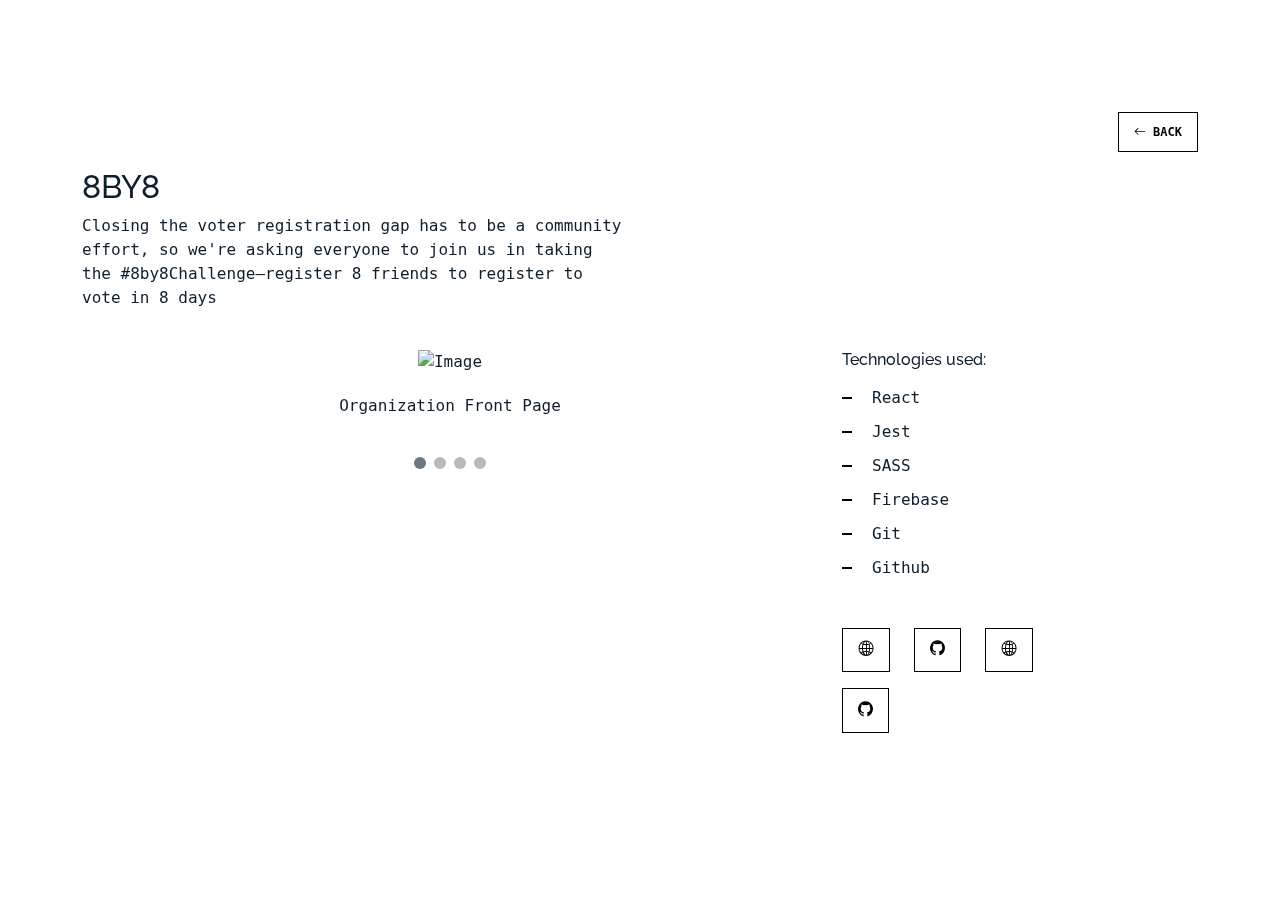
==== 8by8.html @ 31621b16 "Added in 8by8 challenge project and cleaned up some of the text on the front page, kentro, and playl" ====
<!DOCTYPE html>
<html lang="en">

<head>
  <meta charset="utf-8">
  <meta content="width=device-width, initial-scale=1.0" name="viewport">

  <title>Mazharul Islam Portfolio - Playlist Wizard</title>
  <meta content="Playlist Wizard" name="description">
  <meta content="Portfolio" name="keywords">

  <!-- Google Fonts -->
  <link href="https://fonts.googleapis.com/css?family=https://fonts.googleapis.com/css?family=Inconsolata:400,500,600,700|Raleway:400,400i,500,500i,600,600i,700,700i" rel="stylesheet">

  <!-- Vendor CSS Files -->
  <link href="assets/vendor/aos/aos.css" rel="stylesheet">
  <link href="assets/vendor/bootstrap/css/bootstrap.min.css" rel="stylesheet">
  <link href="assets/vendor/bootstrap-icons/bootstrap-icons.css" rel="stylesheet">
  <link href="assets/vendor/swiper/swiper-bundle.min.css" rel="stylesheet">

  <!-- Template Main CSS File -->
  <link href="assets/css/style.css" rel="stylesheet">
</head>

<body>

  <main id="main">

    <section class="section">
      <div class="container">
        <div data-aos="fade-up">
          <p class="back">
            <a href="index.html" class="readmore">
              <i class="bi bi-arrow-left"></i>
              Back
            </a>
          </p>
        </div>
        <div class="row mb-4 align-items-center">
          <div class="col-md-6" data-aos="fade-up">
            <h2>8BY8</h2>
            <p>
              Closing the voter registration gap has to be a community effort, so
              we're asking everyone to join us in taking the
              #8by8Challenge—register 8 friends to register to vote in 8 days
            </p>
          </div>
        </div>
      </div>

      <div class="site-section pb-0">
        <div class="container">
          <div class="row align-items-stretch">
            <div class="col-md-8" data-aos="fade-up">

              <div class="images-slider swiper-container" data-aos="fade-up" data-aos-delay="100">
                <div class="swiper-wrapper">

                  <div class="swiper-slide">
                    <div class="image-wrap">
                      <div class="image">
                        <img src="assets/img/8by81.JPG" alt="Image" class="img-fluid">
                        <p>Organization Front Page</p>
                      </div>
                    </div>
                  </div><!-- End image item -->

                  <div class="swiper-slide">
                    <div class="image-wrap">
                      <div class="image">
                        <img src="assets/img/8by82.JPG" alt="Image" class="img-fluid">
                        <p>Main Page</p>
                      </div>
                    </div>
                  </div><!-- End image item -->

                  <div class="swiper-slide">
                    <div class="image-wrap">
                      <div class="image">
                        <img src="assets/img/8by83.JPG" alt="Image" class="img-fluid">
                        <p>After the challenger logs in, the challenger page that they are greeted with.</p>
                      </div>
                    </div>
                  </div><!-- End image item -->

                  <div class="swiper-slide">
                    <div class="image-wrap">
                      <div class="image">
                        <img src="assets/img/8by84.JPG" alt="Image" class="img-fluid">
                        <p>The player page, so they can complete actions for the challenger.</p>
                      </div>
                    </div>
                  </div><!-- End image item -->

                </div>
                <div class="swiper-pagination"></div>
              </div>


            </div>
            <div class="col-md-3 ml-auto" data-aos="fade-up" data-aos-delay="100">
              <div class="sticky-content">

                <h4 class="h4 mb-3">Technologies used:</h4>
                <ul class="list-unstyled list-line mb-5">
                  <li>React</li>
                  <li>Jest</li>
                  <li>SASS</li>
                  <li>Firebase</li>
                  <li>Git</li>
                  <li>Github</li>
                </ul>

                <div class="row">
                  <p class="button-links">
                    <a href="https://www.8by8.us/" target="_blank" title="Organization Website" class="readmore">
                      <i class="bi bi-globe2 button-icons">
                      </i>
                    </a>
                  </p>
                  <p class="button-links">
                    <a href="https://github.com/8by8-org/web-app" target="_blank" title="Main Github" class="readmore">
                      <i class="bi bi-github button-icons">
                      </i>
                    </a>
                  </p>
                  <p class="button-links">
                    <a href="https://challenge.8by8.us/homepage"  target="_blank" title="Live Site" class="readmore">
                      <i class="bi bi-globe2 button-icons">
                      </i>
                    </a>
                  </p>
                  <p class="button-links">
                    <a href="https://github.com/MazharulIslam-Naim/web-app" target="_blank" title="My Fork" class="readmore">
                      <i class="bi bi-github button-icons">
                      </i>
                    </a>
                  </p>
                </div>

              </div>
            </div>
          </div>
        </div>
    </section>

  </main><!-- End #main -->

  <!-- Vendor JS Files -->
  <script src="assets/vendor/aos/aos.js"></script>
  <script src="assets/vendor/bootstrap/js/bootstrap.bundle.min.js"></script>
  <script src="assets/vendor/isotope-layout/isotope.pkgd.min.js"></script>
  <script src="assets/vendor/swiper/swiper-bundle.min.js"></script>

  <!-- Template Main JS File -->
  <script src="assets/js/main.js"></script>

</body>

</html>
---- assets/css/style.css ----
/*--------------------------------------------------------------
# General
--------------------------------------------------------------*/
body {
  font-family: "Inconsolata", monospace;
  color: #0d1e2d;
}

a {
  color: #777;
  text-decoration: none;
}

a:hover {
  color: #000;
}

h1, h2, h3, h4, h5, h6, .font-heading {
  font-family: "Raleway", sans-serif;
}

.page-nav {
  background-color: #0d1e2d;
  position: fixed;
  width: 100vw;
  z-index: 100;
}

.nav-buttons a {
  text-decoration: none;
  font-size: 1.5rem;
  color: white;
  display: inline-block;
  padding-left: 10px;
  padding-right: 10px;
  position: relative;
}

.nav-buttons a:hover, .nav-buttons a:focus, .nav-buttons a:active {
  text-decoration: none;
}

.nav-buttons a:hover:before {
  content: "";
  position: absolute;
  left: 10px;
  right: 10px;
  bottom: 0;
  height: 1px;
  background-color: white;
}

.nav-buttons a.active {
  color: white;
}

.nav-buttons a.active:before {
  content: "";
  position: absolute;
  left: 10px;
  right: 10px;
  bottom: 0;
  height: 1px;
  background-color: white;
}

.section {
  padding: 7rem 0;
}

.filters a {
  text-decoration: none;
  color: #000;
  display: inline-block;
  padding-left: 10px;
  padding-right: 10px;
  position: relative;
}

.filters a:hover, .filters a:focus, .filters a:active {
  text-decoration: none;
}

.filters a:hover:before {
  content: "";
  position: absolute;
  left: 10px;
  right: 10px;
  bottom: 0;
  height: 1px;
  background-color: #000;
}

.filters a.active {
  color: #000;
}

.filters a.active:before {
  content: "";
  position: absolute;
  left: 10px;
  right: 10px;
  bottom: 0;
  height: 1px;
  background-color: #000;
}

.item {
  border: none;
  margin-bottom: 30px;
}

.item .item-wrap {
  display: block;
  position: relative;
  overflow: hidden;
}

.item .item-wrap:after {
  z-index: 2;
  position: absolute;
  content: "";
  top: 0;
  left: 0;
  right: 0;
  bottom: 0;
  background: rgba(0, 0, 0, 0.4);
  visibility: hidden;
  opacity: 0;
  transition: .3s all ease-in-out;
}

.item .item-wrap img {
  transition: .3s transform ease;
  transform: scale(1);
}

.item .item-wrap > .project-info {
  position: absolute;
  top: 50%;
  width: 100%;
  text-align: center;
  z-index: 3;
  transform: translateY(-50%);
  color: #fff;
  opacity: 0;
  visibility: hidden;
  margin-top: 20px;
  transition: .3s all ease;
}

.item .item-wrap > .project-info h3 {
  font-size: 20px;
  margin-bottom: 0;
}

.item .item-wrap > .project-info span {
  font-size: 14px;
  text-transform: uppercase;
  letter-spacing: .2rem;
}

.item .item-wrap:hover {
  text-decoration: none;
}

.item .item-wrap:hover img {
  transform: scale(1.05);
}

.item .item-wrap:hover:after {
  opacity: 1;
  visibility: visible;
}

.item .item-wrap:hover .project-info {
  margin-top: 0px;
  opacity: 1;
  visibility: visible;
}

.image-wrap .image {
  text-align: center;
  margin: 0 auto;
}

.image-wrap .image img {
  margin: 0 auto 20px auto;
}

.image-wrap .image p {
  margin-bottom: 20px;
}

.h3 {
  font-size: 20px;
}

.h4 {
  font-size: 16px;
}

.heading {
  font-size: 28px;
}

.github-button {
  display: flex;
  justify-content: center;
}

.back {
  display: flex;
  justify-content: flex-end;
}

.button-links {
  width: fit-content;
}

.readmore {
  display: inline-block;
  border: 1px solid #000;
  padding: 10px 15px;
  font-size: 12px;
  text-transform: uppercase;
  color: #000;
  transition: .2s all ease;
  font-weight: 700;
}

.readmore:active, .readmore:focus, .readmore:hover {
  outline: none;
}

.readmore:hover {
  color: #fff;
  text-decoration: none;
  background: #000;
}

.button-icons {
  font-size: 15px;
}

.images-slider .swiper-pagination {
  position: relative;
}

.images-slider .swiper-pagination .swiper-pagination-bullet {
  width: 12px;
  height: 12px;
  background-color: rgba(13, 30, 45, 0.3);
  opacity: 1;
}

.images-slider .swiper-pagination .swiper-pagination-bullet-active {
  background-color: rgba(13, 30, 45, 0.6);
}

.sticky-content {
  position: sticky;
  position: -webkit-sticky;
  top: 0;
  /* required */
}

.list-line li {
  margin-bottom: 10px;
  position: relative;
  padding-left: 30px;
}

.list-line li:before {
  content: "";
  position: absolute;
  left: 0;
  top: .7rem;
  width: 10px;
  height: 2px;
  background: #000;
}

/* About */
.about h4 {
  padding-top: 10px;
}

.about .about-me {
  text-align: center;
}

/* Skills */
.skills i {
  font-size: 40px;
}

.skills h4 {
  padding-top: 10px;
}

.skills .small-message {
  font-size: 15px;
}
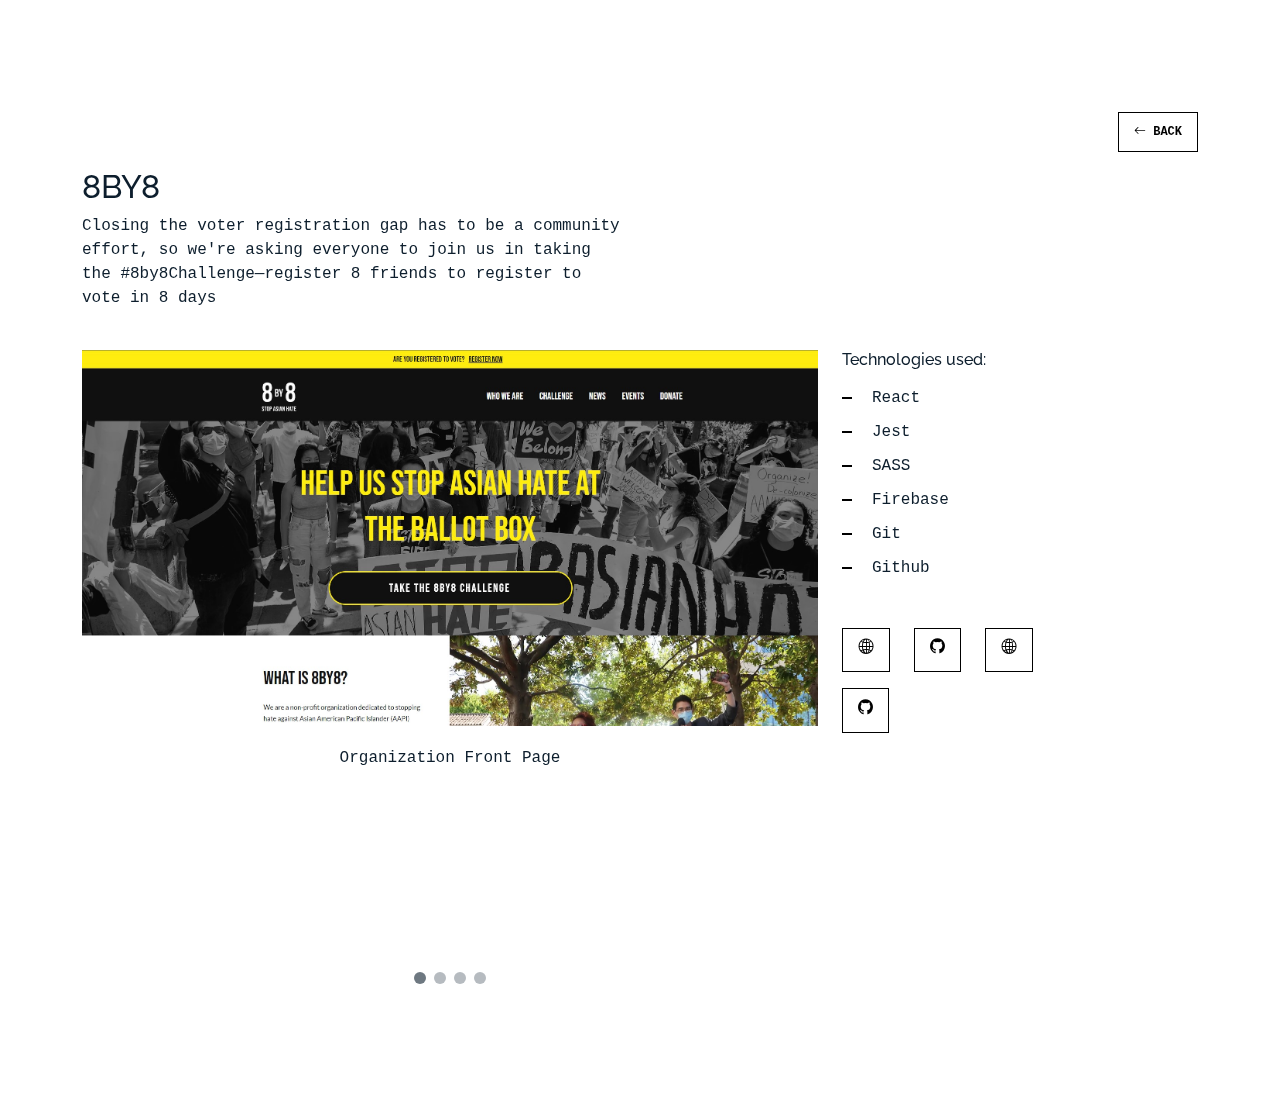
==== commit 6005d3aa: "Fixed file names spelled wrong." ====
--- a/8by8.html
+++ b/8by8.html
@@ -59,7 +59,7 @@
                   <div class="swiper-slide">
                     <div class="image-wrap">
                       <div class="image">
-                        <img src="assets/img/8by81.JPG" alt="Image" class="img-fluid">
+                        <img src="assets/img/8by81.jpg" alt="Image" class="img-fluid">
                         <p>Organization Front Page</p>
                       </div>
                     </div>
@@ -68,7 +68,7 @@
                   <div class="swiper-slide">
                     <div class="image-wrap">
                       <div class="image">
-                        <img src="assets/img/8by82.JPG" alt="Image" class="img-fluid">
+                        <img src="assets/img/8by82.jpg" alt="Image" class="img-fluid">
                         <p>Main Page</p>
                       </div>
                     </div>
@@ -77,7 +77,7 @@
                   <div class="swiper-slide">
                     <div class="image-wrap">
                       <div class="image">
-                        <img src="assets/img/8by83.JPG" alt="Image" class="img-fluid">
+                        <img src="assets/img/8by83.jpg" alt="Image" class="img-fluid">
                         <p>After the challenger logs in, the challenger page that they are greeted with.</p>
                       </div>
                     </div>
@@ -86,7 +86,7 @@
                   <div class="swiper-slide">
                     <div class="image-wrap">
                       <div class="image">
-                        <img src="assets/img/8by84.JPG" alt="Image" class="img-fluid">
+                        <img src="assets/img/8by84.jpg" alt="Image" class="img-fluid">
                         <p>The player page, so they can complete actions for the challenger.</p>
                       </div>
                     </div>
